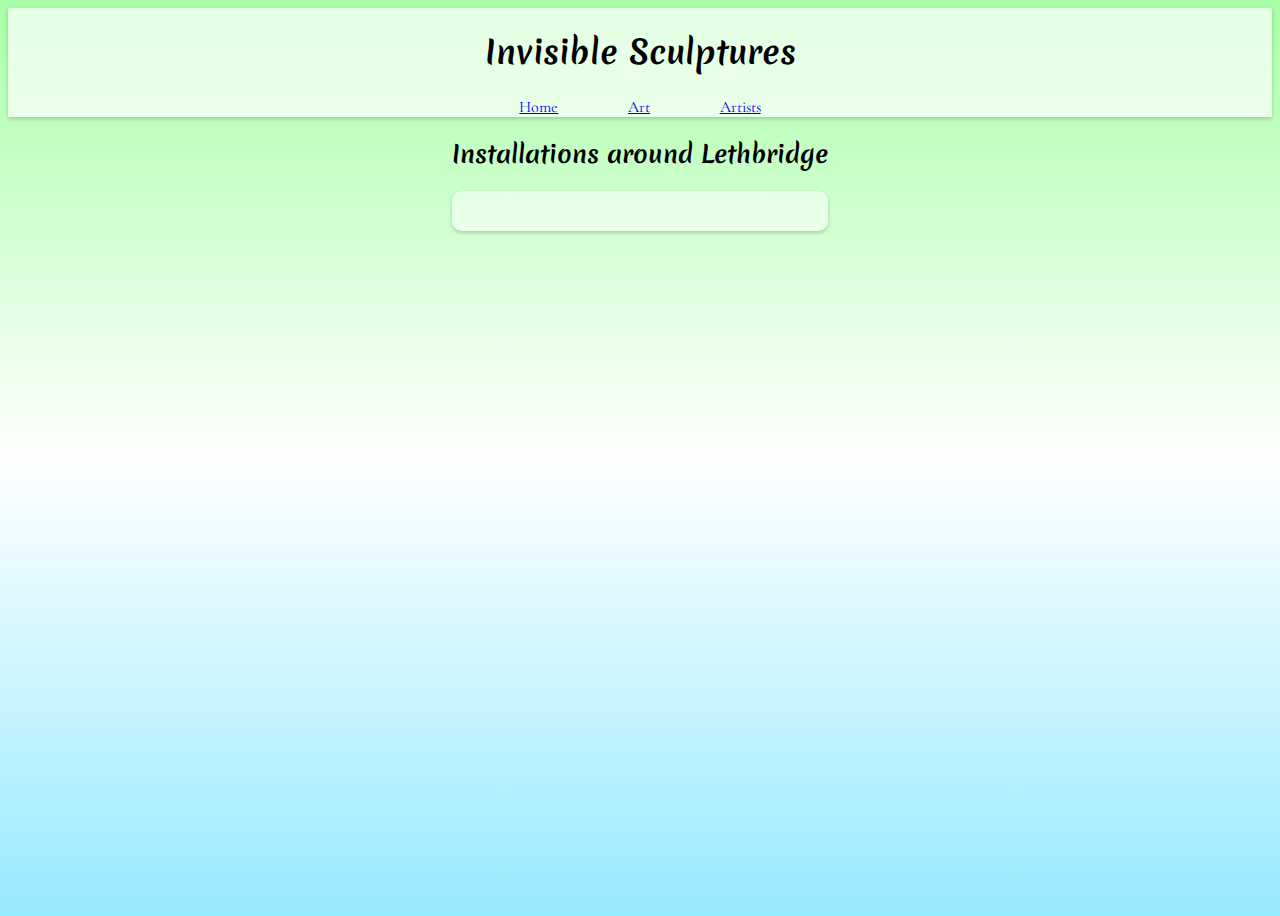
==== art.html @ a3c6ec95 "first commit" ====
<!DOCTYPE html>
<html>
    <head>
        <title>Invisible Scultpures</title>
        <meta charset="utf-8">
        <link rel="stylesheet" href="style.css">
        <link rel="preconnect" href="https://fonts.googleapis.com">
        <link rel="preconnect" href="https://fonts.gstatic.com" crossorigin>
        <link href="https://fonts.googleapis.com/css2?family=Cormorant+Garamond:ital,wght@0,300;0,400;0,500;0,600;0,700;1,300;1,400;1,500;1,600;1,700&family=Merienda:wght@300..900&display=swap" rel="stylesheet">
    </head>
    <body>
        <header>
            <div>
                <h1>Invisible Sculptures</h1>
                <nav>
                <a href="index.html">Home</a>
                <a href="art.html">Art</a>
                <a href="artist.html">Artists</a>
                </nav>
            </div>
        </header>
        <section>
            <h2>Installations around Lethbridge</h2>
            <p></p>
    </body>
---- style.css ----
body {
    background: linear-gradient(to bottom, rgb(167, 255, 167), white, #96eaff);
    display: flex;
    flex-direction: column;
    align-items: center;
    box-sizing: border-box;
    animation: fadeIn 2s ease-in-out;
    min-height: 100vh;
}

header {
    background-color: rgba(255, 255, 255, 0.684);
    color: #000000;
    padding: 10px, 0;
    width: 100%;
    display: flex;
    justify-content: center;
    align-items: center;
    box-shadow: 0 2px 4px rgba(0, 0, 0, 0.2);
}
nav {
    display: flex;
    justify-content: space-around;
    width: 100%;
}
:is(h1,h2,h3){
    font-family: "Merienda", cursive;
    font-optical-sizing: auto;
    font-weight: 700;
    font-style: normal;
}
:is(p, a){
    font-family: "Cormorant Garamond", serif;
    font-weight: 400;
    font-style: normal;
}
p {
    text-align: center;
    background-color: rgba(255, 255, 255, 0.5);
    padding: 20px;
    border-radius: 10px;
    box-shadow: 0 2px 4px rgba(0, 0, 0, 0.2);
   transition: all 0.3s ease-in-out;
}
p:hover {
    background-color: rgba(255, 255, 255, 0.8);
    box-shadow: 0 4px 8px rgba(0, 0, 0, 0.4);
}
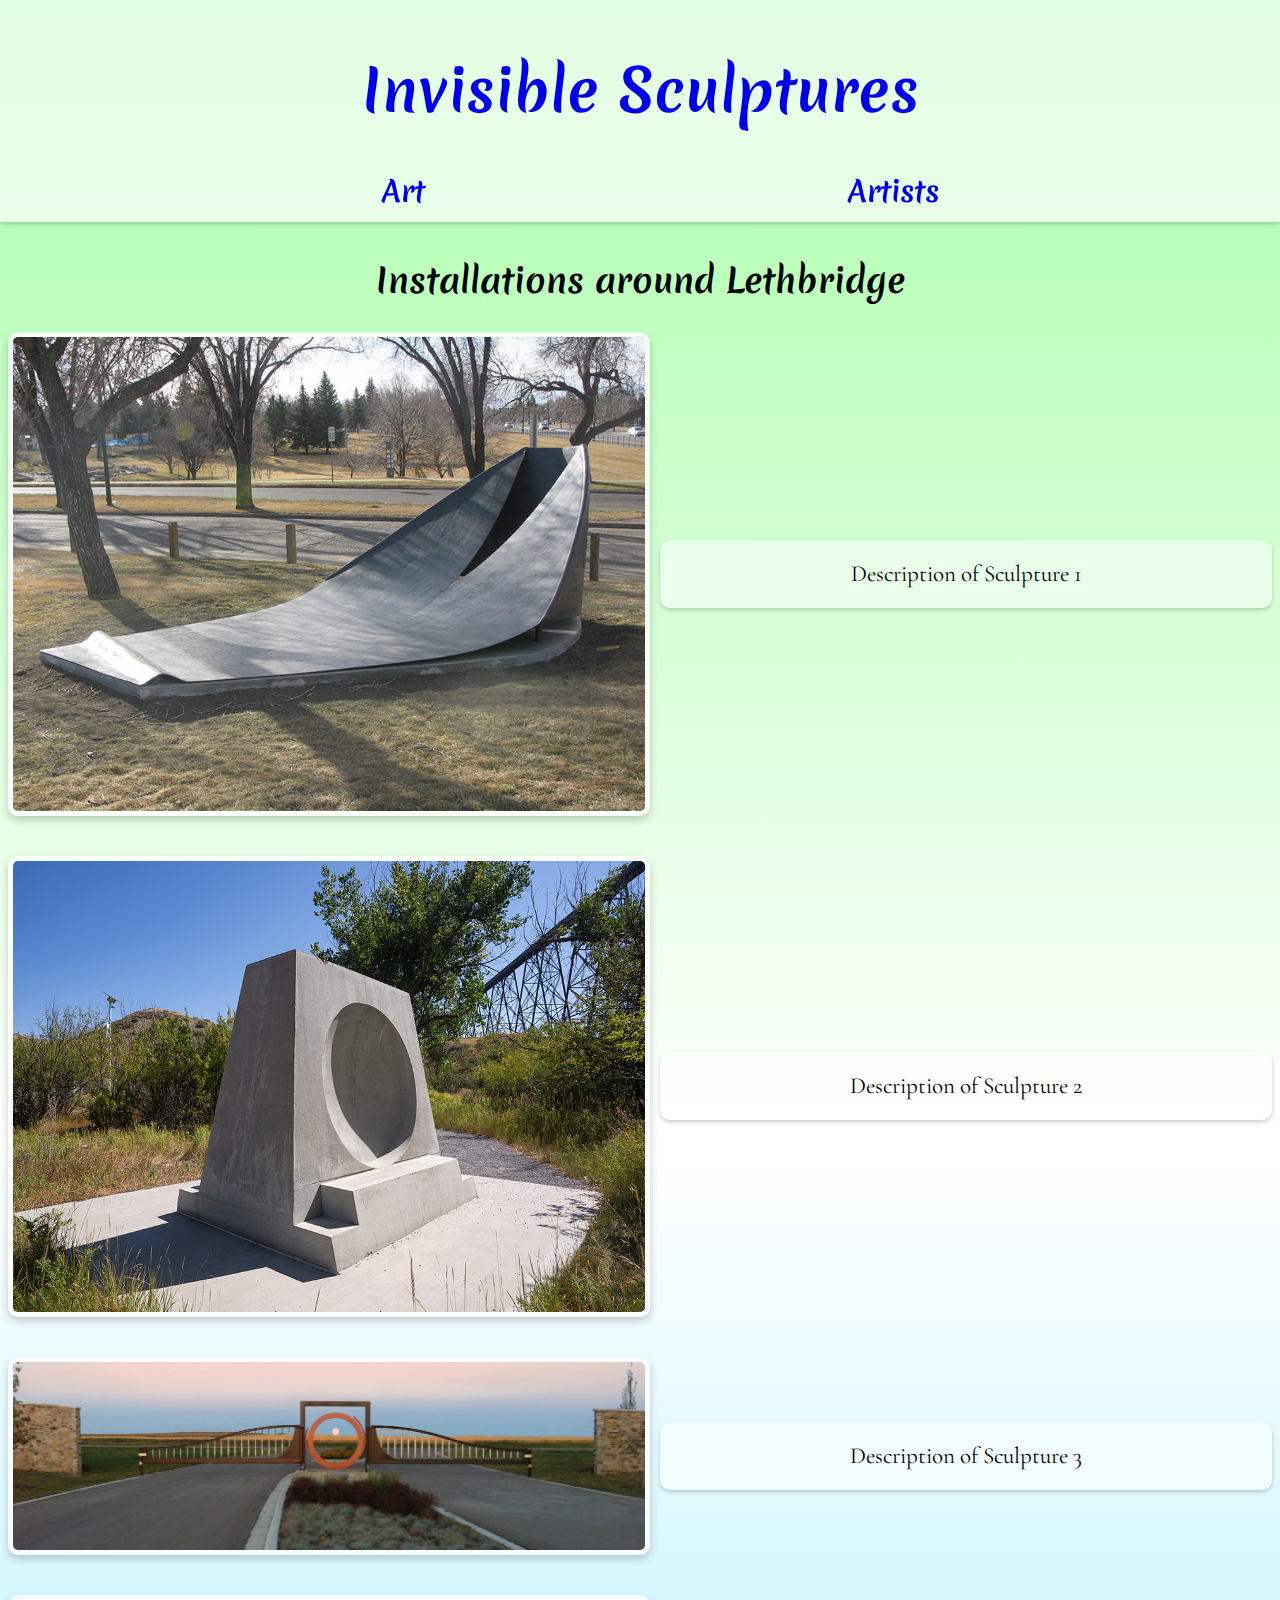
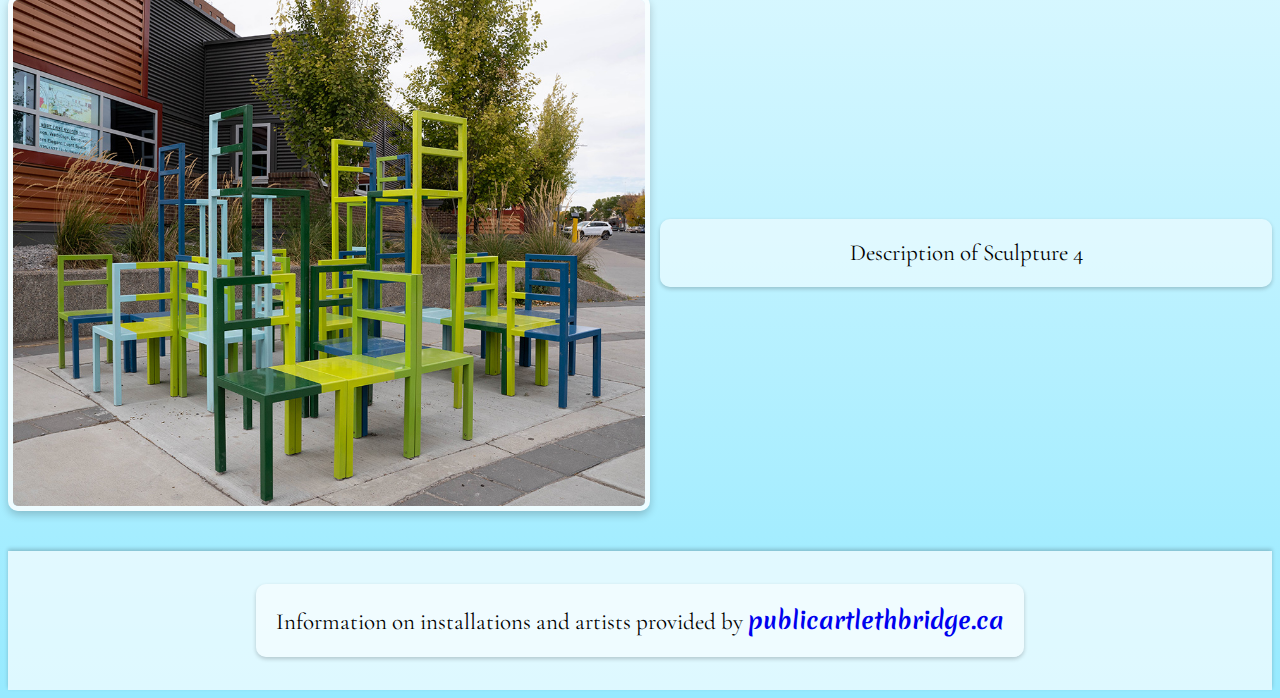
==== commit dd2cc0d7: "More webpage tweaking and added images" ====
--- a/art.html
+++ b/art.html
@@ -1,25 +1,54 @@
 <!DOCTYPE html>
 <html>
-    <head>
-        <title>Invisible Scultpures</title>
-        <meta charset="utf-8">
-        <link rel="stylesheet" href="style.css">
-        <link rel="preconnect" href="https://fonts.googleapis.com">
-        <link rel="preconnect" href="https://fonts.gstatic.com" crossorigin>
-        <link href="https://fonts.googleapis.com/css2?family=Cormorant+Garamond:ital,wght@0,300;0,400;0,500;0,600;0,700;1,300;1,400;1,500;1,600;1,700&family=Merienda:wght@300..900&display=swap" rel="stylesheet">
-    </head>
-    <body>
-        <header>
-            <div>
-                <h1>Invisible Sculptures</h1>
-                <nav>
-                <a href="index.html">Home</a>
+<head>
+    <title>Invisible Sculptures</title>
+    <meta charset="utf-8">
+    <link rel="stylesheet" href="style.css">
+    <link rel="preconnect" href="https://fonts.googleapis.com">
+    <link rel="preconnect" href="https://fonts.gstatic.com" crossorigin>
+    <link href="https://fonts.googleapis.com/css2?family=Cormorant+Garamond:ital,wght@0,300;0,400;0,500;0,600;0,700;1,300;1,400;1,500;1,600;1,700&family=Merienda:wght@300..900&display=swap" rel="stylesheet">
+</head>
+<body>
+    <header>
+        <div>
+            <h1><a href="index.html">Invisible Sculptures</a></h1>
+            <nav>
                 <a href="art.html">Art</a>
                 <a href="artist.html">Artists</a>
-                </nav>
+            </nav>
+        </div>
+    </header>
+    <section>
+        <h2>Installations around Lethbridge</h2>
+        <div class="grid-container">
+            <div class="grid-item">
+                <img src="images/connected-ribbon.jpg" alt="Connected Ribbon">
+                <div class="text-right">
+                    <p>Description of Sculpture 1</p>
+                </div>
             </div>
-        </header>
-        <section>
-            <h2>Installations around Lethbridge</h2>
-            <p></p>
-    </body>+            <div class="grid-item">
+                <img src="images/listen.jpg" alt="Listen">
+                <div class="text-right">
+                    <p>Description of Sculpture 2</p>
+                </div>
+            </div>
+            <div class="grid-item">
+                <img src="images/threshold-gates.jpg" alt="Threshold Gates">
+                <div class="text-right">
+                    <p>Description of Sculpture 3</p>
+                </div>
+            </div>
+            <div class="grid-item">
+                <img src="images/together.jpg" alt="Together">
+                <div class="text-right">
+                    <p>Description of Sculpture 4</p>
+                </div>
+            </div>
+        </div>
+    </section>
+</body>
+<footer>
+    <p>Information on installations and artists provided by <a href="https://publicartlethbridge.ca" target="_blank">publicartlethbridge.ca</a></p>
+</footer>
+</html>
--- a/style.css
+++ b/style.css
@@ -7,43 +7,117 @@
     box-sizing: border-box;
     animation: fadeIn 2s ease-in-out;
     min-height: 100vh;
+    font-size: 1.2em; 
 }
 
 header {
     background-color: rgba(255, 255, 255, 0.684);
     color: #000000;
-    padding: 10px, 0;
+    padding: 10px 0;
     width: 100%;
     display: flex;
     justify-content: center;
     align-items: center;
     box-shadow: 0 2px 4px rgba(0, 0, 0, 0.2);
+    position: fixed;
+    top: 0;
+    left: 0;
+    z-index: 1000;
+    font-size: 1.5em; 
 }
+
 nav {
     display: flex;
-    justify-content: space-around;
+    justify-content: space-between;
     width: 100%;
+    padding: 0 20px; 
 }
-:is(h1,h2,h3){
+
+h1 {
+    color: #000000;
+    font-size: 2em; 
+}
+
+h2 {
+    text-align: center;
+    font-size: 1.75em; 
+}
+
+:is(h1, h2, h3, a) {
     font-family: "Merienda", cursive;
     font-optical-sizing: auto;
     font-weight: 700;
     font-style: normal;
+    text-decoration: none;
 }
-:is(p, a){
+
+:is(p) {
     font-family: "Cormorant Garamond", serif;
     font-weight: 400;
     font-style: normal;
 }
+
 p {
     text-align: center;
     background-color: rgba(255, 255, 255, 0.5);
     padding: 20px;
     border-radius: 10px;
     box-shadow: 0 2px 4px rgba(0, 0, 0, 0.2);
-   transition: all 0.3s ease-in-out;
+    transition: all 0.3s ease-in-out;
+    font-size: 1.2em; /* Increase the font size for paragraphs */
 }
+
 p:hover {
     background-color: rgba(255, 255, 255, 0.8);
     box-shadow: 0 4px 8px rgba(0, 0, 0, 0.4);
+}
+
+.grid-item {
+    display: flex;
+    align-items: center;
+    margin-bottom: 40px;
+}
+
+.grid-item img {
+    margin-right: 10px;
+}
+
+.text-right {
+    text-align: right;
+    flex: 1;
+}
+
+img {
+    max-width: 50%;
+    height: auto;
+    border: 5px solid rgba(255, 255, 255, 0.8);
+    border-radius: 10px;
+    box-shadow: 0 4px 8px rgba(0, 0, 0, 0.2);
+    transition: transform 0.3s ease-in-out, box-shadow 0.3s ease-in-out;
+}
+
+img:hover {
+    transform: scale(1.05);
+    box-shadow: 0 8px 16px rgba(0, 0, 0, 0.4);
+}
+
+body::before {
+    content: "";
+    display: block;
+    height: 220px; 
+}
+
+footer {
+    background-color: rgba(255, 255, 255, 0.684);
+    color: #000000;
+    padding: 10px 0;
+    width: 100%;
+    display: flex;
+    justify-content: center;
+    align-items: center;
+    box-shadow: 0 -2px 4px rgba(0, 0, 0, 0.2);
+    position: relative;
+    bottom: 0;
+    left: 0;
+    z-index: 1000;
 }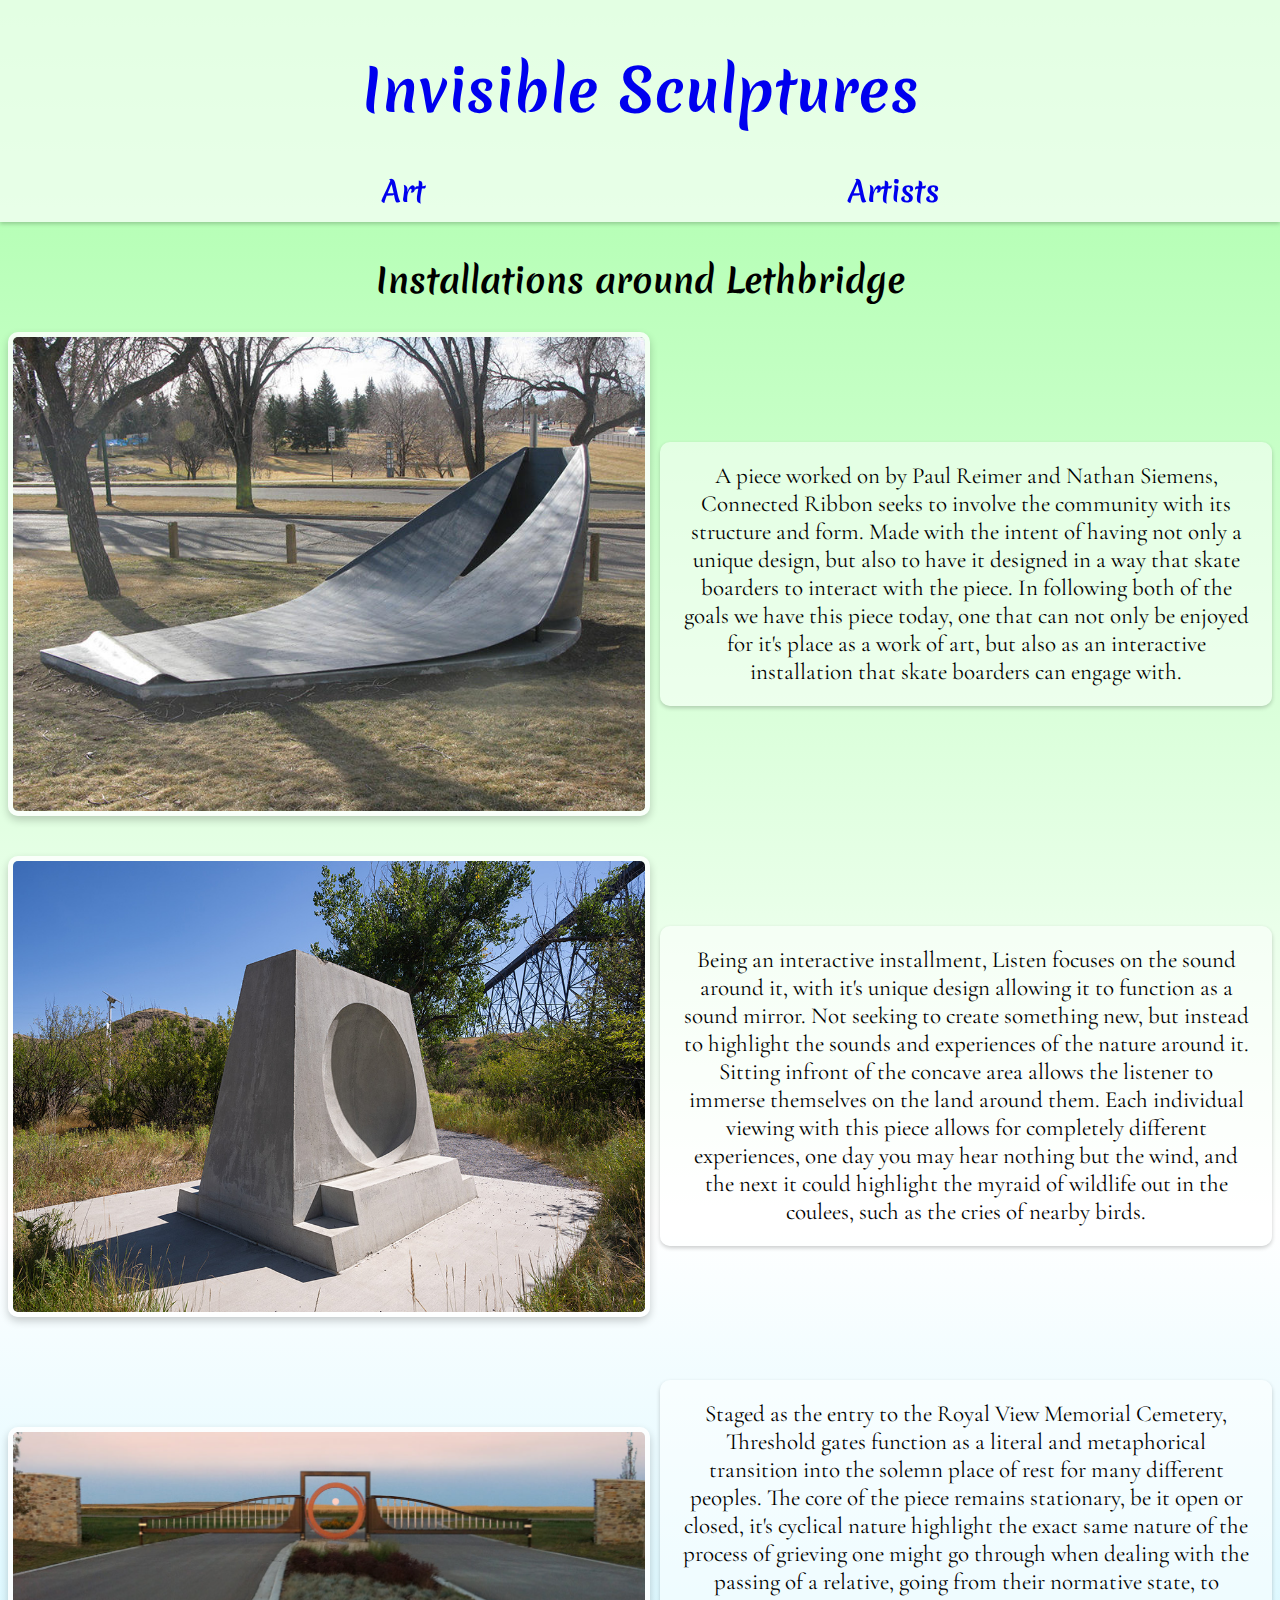
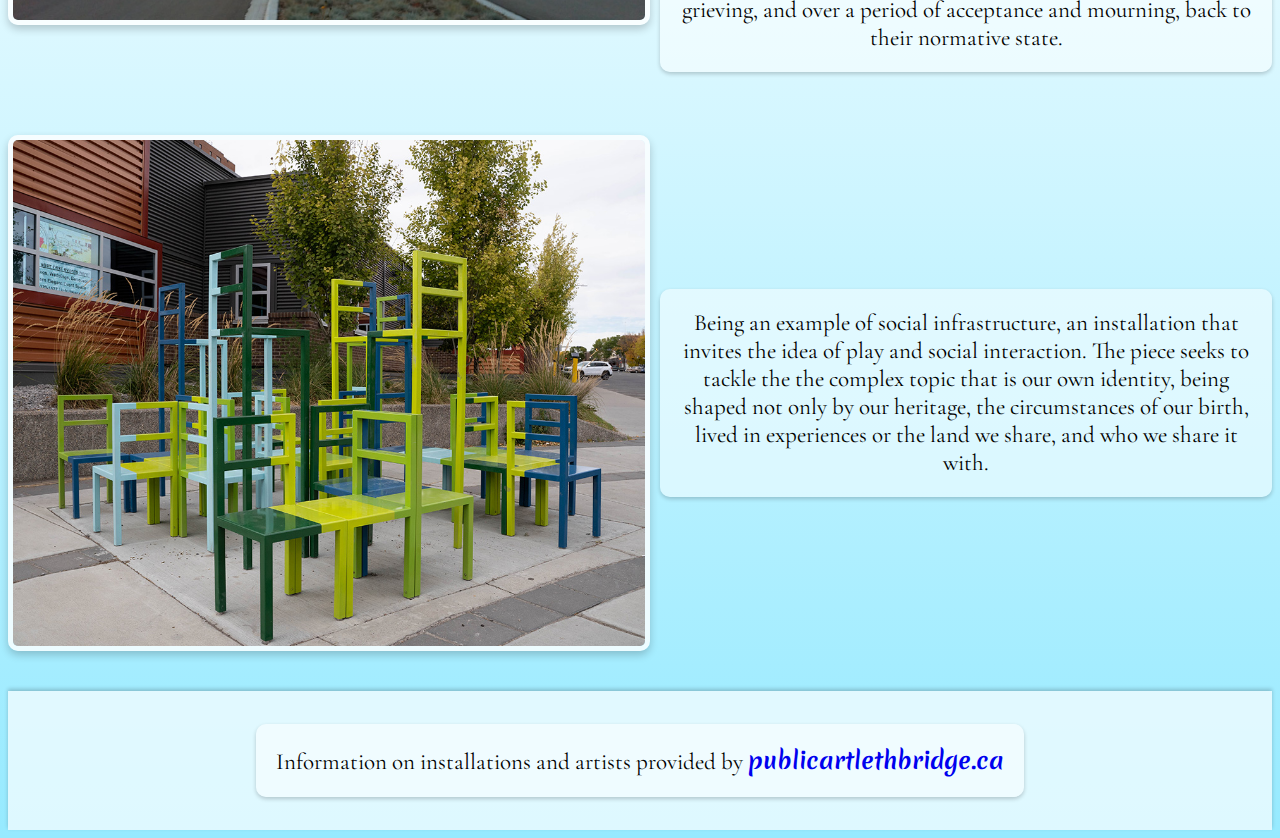
==== commit e1e813ea: "Finished up the site package" ====
--- a/art.html
+++ b/art.html
@@ -24,25 +24,28 @@
             <div class="grid-item">
                 <img src="images/connected-ribbon.jpg" alt="Connected Ribbon">
                 <div class="text-right">
-                    <p>Description of Sculpture 1</p>
+                    <p>A piece worked on by Paul Reimer and Nathan Siemens, Connected Ribbon seeks to involve the community with its structure and form. Made with the intent of having not only a unique design, but also to have it designed in a way that skate boarders to interact with the piece. In following both of the goals we have this piece today, one that can not only be enjoyed for it's place as a work of art, but also as an interactive installation that skate boarders can engage with.</p>
                 </div>
             </div>
             <div class="grid-item">
                 <img src="images/listen.jpg" alt="Listen">
                 <div class="text-right">
-                    <p>Description of Sculpture 2</p>
+                    <p>Being an interactive installment, Listen focuses on the sound around it, with it's unique design allowing it to function as a sound mirror. Not seeking to create something new, but instead to highlight the sounds and experiences of the nature around it. Sitting infront of the concave area allows the listener to immerse themselves on the land around them. Each individual viewing with this piece allows for completely different experiences, one day you may hear nothing but the wind, and the next it could highlight the myraid of wildlife out in the coulees, such as the cries of nearby birds.</p>
                 </div>
             </div>
             <div class="grid-item">
                 <img src="images/threshold-gates.jpg" alt="Threshold Gates">
                 <div class="text-right">
-                    <p>Description of Sculpture 3</p>
+                    <p>Staged as the entry to the Royal View Memorial Cemetery, Threshold gates function as a literal and metaphorical transition into the solemn place of rest for many different peoples. The core of the piece remains stationary, be it open or closed, it's cyclical nature highlight the exact same nature of the process of grieving one might go through when dealing with the passing of a relative, going from their normative state, to grieving, and over a period of acceptance and mourning, back to their normative state. </p>
                 </div>
             </div>
             <div class="grid-item">
                 <img src="images/together.jpg" alt="Together">
                 <div class="text-right">
-                    <p>Description of Sculpture 4</p>
+                    <p>Being an example of social infrastructure, an installation that invites the idea of play
+                        and social interaction. The piece seeks to tackle the the complex topic that is our own 
+                        identity, being shaped not only by our heritage, the circumstances of our birth,
+                        lived in experiences or the land we share, and who we share it with.</p>
                 </div>
             </div>
         </div>
--- a/style.css
+++ b/style.css
@@ -94,6 +94,7 @@
     border-radius: 10px;
     box-shadow: 0 4px 8px rgba(0, 0, 0, 0.2);
     transition: transform 0.3s ease-in-out, box-shadow 0.3s ease-in-out;
+    min-width: 400px; 
 }
 
 img:hover {
@@ -120,4 +121,5 @@
     bottom: 0;
     left: 0;
     z-index: 1000;
-}+}
+
